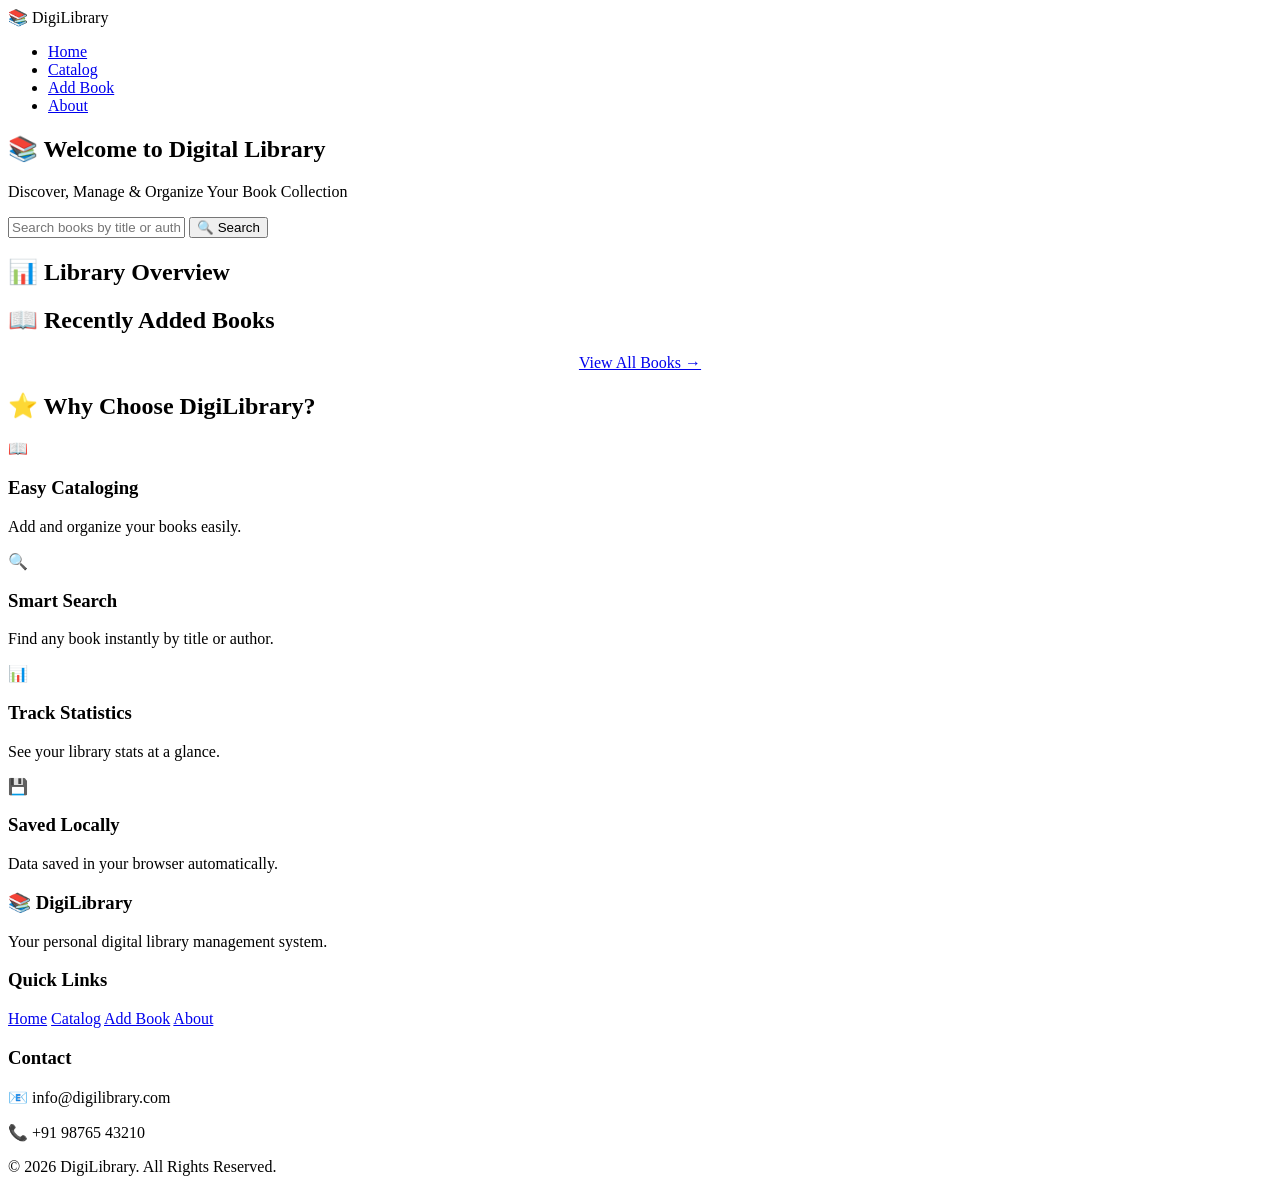
==== index.html @ 42b4c3ef "Add files via upload" ====
<!DOCTYPE html>
<html lang="en">
<head>
  <meta charset="UTF-8">
  <meta name="viewport" content="width=device-width, initial-scale=1.0">
  <title>Digital Library - Home</title>
  <link rel="stylesheet" href="css/style.css">
</head>
<body>

  <!-- Navbar -->
  <nav class="navbar">
    <div class="logo">📚 DigiLibrary</div>
    <ul class="nav-links">
      <li><a href="index.html" class="active">Home</a></li>
      <li><a href="catalog.html">Catalog</a></li>
      <li><a href="add-book.html">Add Book</a></li>
      <li><a href="about.html">About</a></li>
    </ul>
  </nav>

  <!-- Hero Section -->
  <section class="hero">
    <h1>📚 Welcome to Digital Library</h1>
    <p>Discover, Manage & Organize Your Book Collection</p>
    <div class="search-box">
      <form id="hero-search-form">
        <input type="text" id="hero-search" placeholder="Search books by title or author...">
        <button type="submit">🔍 Search</button>
      </form>
    </div>
  </section>

  <!-- Stats Section -->
  <div class="container">
    <h2 class="section-title">📊 Library Overview</h2>
    <div class="stats-grid" id="stats-container"></div>
  </div>

  <!-- Recently Added Books -->
  <div class="container">
    <h2 class="section-title">📖 Recently Added Books</h2>
    <div class="book-grid" id="featured-books"></div>
    <div style="text-align:center; margin-top:20px;">
      <a href="catalog.html" class="btn btn-primary">View All Books →</a>
    </div>
  </div>

  <!-- Features -->
  <div class="container">
    <h2 class="section-title">⭐ Why Choose DigiLibrary?</h2>
    <div class="features-grid">
      <div class="feature-card">
        <div class="icon">📖</div>
        <h3>Easy Cataloging</h3>
        <p>Add and organize your books easily.</p>
      </div>
      <div class="feature-card">
        <div class="icon">🔍</div>
        <h3>Smart Search</h3>
        <p>Find any book instantly by title or author.</p>
      </div>
      <div class="feature-card">
        <div class="icon">📊</div>
        <h3>Track Statistics</h3>
        <p>See your library stats at a glance.</p>
      </div>
      <div class="feature-card">
        <div class="icon">💾</div>
        <h3>Saved Locally</h3>
        <p>Data saved in your browser automatically.</p>
      </div>
    </div>
  </div>

  <!-- Footer -->
  <footer class="footer">
    <div class="footer-content">
      <div>
        <h3>📚 DigiLibrary</h3>
        <p>Your personal digital library management system.</p>
      </div>
      <div>
        <h3>Quick Links</h3>
        <a href="index.html">Home</a>
        <a href="catalog.html">Catalog</a>
        <a href="add-book.html">Add Book</a>
        <a href="about.html">About</a>
      </div>
      <div>
        <h3>Contact</h3>
        <p>📧 info@digilibrary.com</p>
        <p>📞 +91 98765 43210</p>
      </div>
    </div>
    <div class="footer-bottom">
      <p>&copy; 2026 DigiLibrary. All Rights Reserved.</p>
    </div>
  </footer>

  <script src="js/script.js"></script>
</body>
</html>
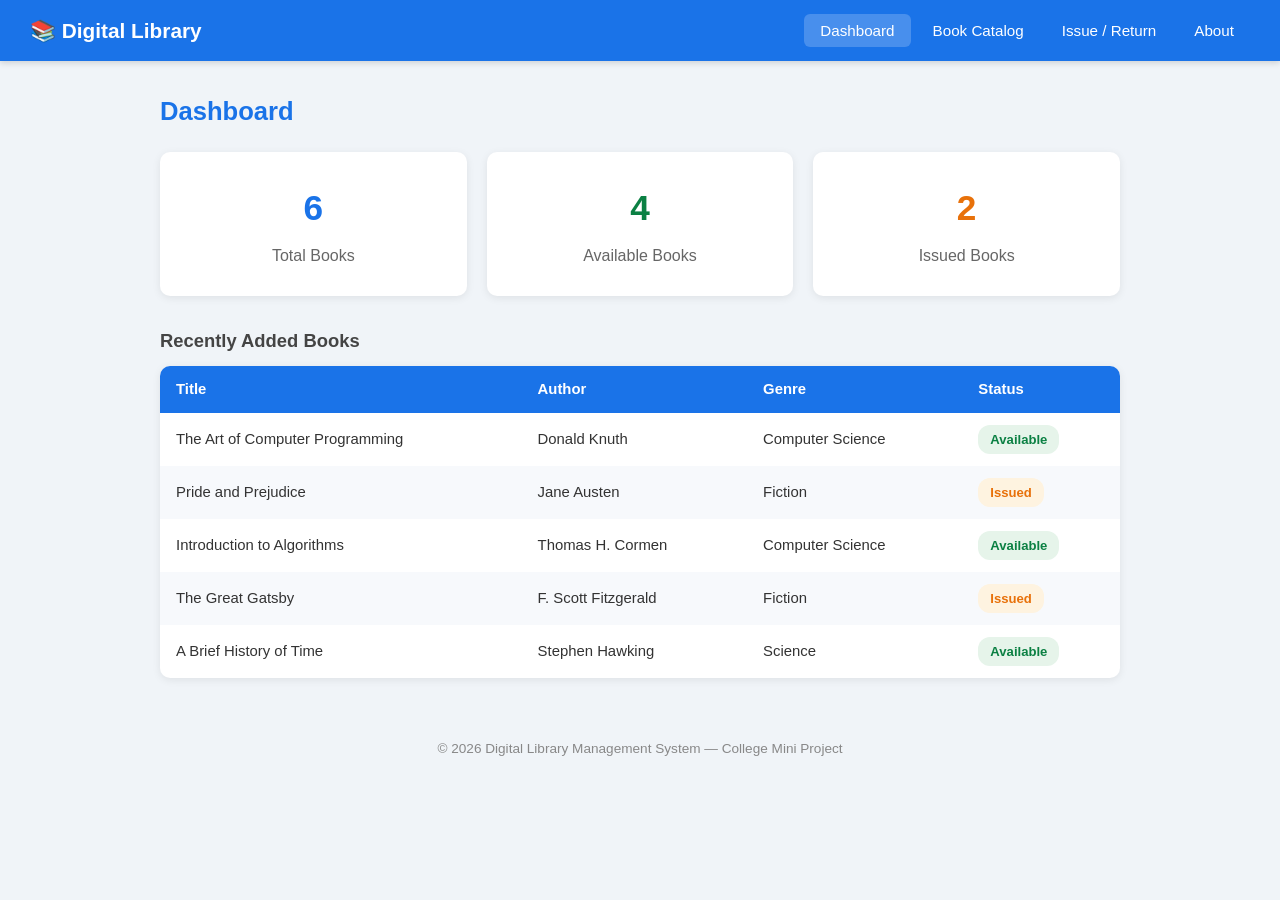
==== commit 3e130363: "library management project" ====
--- a/index.html
+++ b/index.html
@@ -1,103 +1,65 @@
 <!DOCTYPE html>
 <html lang="en">
 <head>
-  <meta charset="UTF-8">
-  <meta name="viewport" content="width=device-width, initial-scale=1.0">
-  <title>Digital Library - Home</title>
-  <link rel="stylesheet" href="css/style.css">
+  <meta charset="UTF-8" />
+  <meta name="viewport" content="width=device-width, initial-scale=1.0" />
+  <title>Dashboard — Digital Library</title>
+  <link rel="stylesheet" href="style.css" />
 </head>
-<body>
+<!-- data-page tells script.js which page logic to run -->
+<body data-page="dashboard">
 
-  <!-- Navbar -->
+  <!-- Navigation Bar -->
   <nav class="navbar">
-    <div class="logo">📚 DigiLibrary</div>
+    <span class="logo">📚 Digital Library</span>
     <ul class="nav-links">
-      <li><a href="index.html" class="active">Home</a></li>
-      <li><a href="catalog.html">Catalog</a></li>
-      <li><a href="add-book.html">Add Book</a></li>
+      <li><a href="index.html" class="active">Dashboard</a></li>
+      <li><a href="books.html">Book Catalog</a></li>
+      <li><a href="issue-return.html">Issue / Return</a></li>
       <li><a href="about.html">About</a></li>
     </ul>
   </nav>
 
-  <!-- Hero Section -->
-  <section class="hero">
-    <h1>📚 Welcome to Digital Library</h1>
-    <p>Discover, Manage & Organize Your Book Collection</p>
-    <div class="search-box">
-      <form id="hero-search-form">
-        <input type="text" id="hero-search" placeholder="Search books by title or author...">
-        <button type="submit">🔍 Search</button>
-      </form>
+  <div class="container">
+    <h1 class="page-title">Dashboard</h1>
+
+    <!-- Stat Cards -->
+    <div class="dashboard-cards">
+      <div class="card total">
+        <h2 id="totalBooks">0</h2>
+        <p>Total Books</p>
+      </div>
+      <div class="card available">
+        <h2 id="availableBooks">0</h2>
+        <p>Available Books</p>
+      </div>
+      <div class="card issued">
+        <h2 id="issuedBooks">0</h2>
+        <p>Issued Books</p>
+      </div>
     </div>
-  </section>
 
-  <!-- Stats Section -->
-  <div class="container">
-    <h2 class="section-title">📊 Library Overview</h2>
-    <div class="stats-grid" id="stats-container"></div>
+    <!-- Recent Books Table -->
+    <h2 class="mb-10" style="font-size:1.15rem; color:#444;">Recently Added Books</h2>
+    <table>
+      <thead>
+        <tr>
+          <th>Title</th>
+          <th>Author</th>
+          <th>Genre</th>
+          <th>Status</th>
+        </tr>
+      </thead>
+      <tbody id="recentBooksBody">
+        <!-- Filled by script.js -->
+      </tbody>
+    </table>
   </div>
 
-  <!-- Recently Added Books -->
-  <div class="container">
-    <h2 class="section-title">📖 Recently Added Books</h2>
-    <div class="book-grid" id="featured-books"></div>
-    <div style="text-align:center; margin-top:20px;">
-      <a href="catalog.html" class="btn btn-primary">View All Books →</a>
-    </div>
-  </div>
-
-  <!-- Features -->
-  <div class="container">
-    <h2 class="section-title">⭐ Why Choose DigiLibrary?</h2>
-    <div class="features-grid">
-      <div class="feature-card">
-        <div class="icon">📖</div>
-        <h3>Easy Cataloging</h3>
-        <p>Add and organize your books easily.</p>
-      </div>
-      <div class="feature-card">
-        <div class="icon">🔍</div>
-        <h3>Smart Search</h3>
-        <p>Find any book instantly by title or author.</p>
-      </div>
-      <div class="feature-card">
-        <div class="icon">📊</div>
-        <h3>Track Statistics</h3>
-        <p>See your library stats at a glance.</p>
-      </div>
-      <div class="feature-card">
-        <div class="icon">💾</div>
-        <h3>Saved Locally</h3>
-        <p>Data saved in your browser automatically.</p>
-      </div>
-    </div>
-  </div>
-
-  <!-- Footer -->
   <footer class="footer">
-    <div class="footer-content">
-      <div>
-        <h3>📚 DigiLibrary</h3>
-        <p>Your personal digital library management system.</p>
-      </div>
-      <div>
-        <h3>Quick Links</h3>
-        <a href="index.html">Home</a>
-        <a href="catalog.html">Catalog</a>
-        <a href="add-book.html">Add Book</a>
-        <a href="about.html">About</a>
-      </div>
-      <div>
-        <h3>Contact</h3>
-        <p>📧 info@digilibrary.com</p>
-        <p>📞 +91 98765 43210</p>
-      </div>
-    </div>
-    <div class="footer-bottom">
-      <p>&copy; 2026 DigiLibrary. All Rights Reserved.</p>
-    </div>
+    &copy; 2026 Digital Library Management System — College Mini Project
   </footer>
 
-  <script src="js/script.js"></script>
+  <script src="script.js"></script>
 </body>
 </html>
--- a/style.css
+++ b/style.css
@@ -0,0 +1,309 @@
+/* ===== Digital Library Management System — Stylesheet ===== */
+
+/* ---------- Reset & Base ---------- */
+* {
+  margin: 0;
+  padding: 0;
+  box-sizing: border-box;
+}
+
+body {
+  font-family: 'Segoe UI', Tahoma, Geneva, Verdana, sans-serif;
+  background-color: #f0f4f8;
+  color: #333;
+  line-height: 1.6;
+}
+
+a {
+  text-decoration: none;
+  color: inherit;
+}
+
+/* ---------- Navigation Bar ---------- */
+.navbar {
+  background-color: #1a73e8;
+  padding: 14px 30px;
+  display: flex;
+  align-items: center;
+  justify-content: space-between;
+  flex-wrap: wrap;
+  box-shadow: 0 2px 6px rgba(0, 0, 0, 0.15);
+}
+
+.navbar .logo {
+  font-size: 1.3rem;
+  font-weight: 700;
+  color: #fff;
+}
+
+.navbar .nav-links {
+  list-style: none;
+  display: flex;
+  gap: 6px;
+}
+
+.navbar .nav-links li a {
+  color: #fff;
+  padding: 8px 16px;
+  border-radius: 6px;
+  font-size: 0.95rem;
+  transition: background 0.2s;
+}
+
+.navbar .nav-links li a:hover,
+.navbar .nav-links li a.active {
+  background-color: rgba(255, 255, 255, 0.2);
+}
+
+/* ---------- Page Container ---------- */
+.container {
+  max-width: 1000px;
+  margin: 30px auto;
+  padding: 0 20px;
+}
+
+/* ---------- Page Heading ---------- */
+.page-title {
+  font-size: 1.6rem;
+  margin-bottom: 20px;
+  color: #1a73e8;
+}
+
+/* ---------- Dashboard Cards ---------- */
+.dashboard-cards {
+  display: grid;
+  grid-template-columns: repeat(auto-fit, minmax(220px, 1fr));
+  gap: 20px;
+  margin-bottom: 30px;
+}
+
+.card {
+  background: #fff;
+  border-radius: 10px;
+  padding: 28px 24px;
+  text-align: center;
+  box-shadow: 0 2px 8px rgba(0, 0, 0, 0.08);
+}
+
+.card h2 {
+  font-size: 2.2rem;
+  margin-bottom: 6px;
+}
+
+.card p {
+  font-size: 1rem;
+  color: #666;
+}
+
+.card.total   h2 { color: #1a73e8; }
+.card.available h2 { color: #0b8043; }
+.card.issued  h2 { color: #e8710a; }
+
+/* ---------- Tables ---------- */
+table {
+  width: 100%;
+  border-collapse: collapse;
+  background: #fff;
+  border-radius: 10px;
+  overflow: hidden;
+  box-shadow: 0 2px 8px rgba(0, 0, 0, 0.08);
+  margin-bottom: 20px;
+}
+
+thead {
+  background-color: #1a73e8;
+  color: #fff;
+}
+
+th, td {
+  padding: 12px 16px;
+  text-align: left;
+  font-size: 0.93rem;
+}
+
+tbody tr:nth-child(even) {
+  background-color: #f7f9fc;
+}
+
+tbody tr:hover {
+  background-color: #e8f0fe;
+}
+
+/* ---------- Buttons ---------- */
+.btn {
+  display: inline-block;
+  padding: 8px 18px;
+  border: none;
+  border-radius: 6px;
+  cursor: pointer;
+  font-size: 0.9rem;
+  font-weight: 600;
+  transition: opacity 0.2s;
+}
+
+.btn:hover {
+  opacity: 0.85;
+}
+
+.btn-primary {
+  background-color: #1a73e8;
+  color: #fff;
+}
+
+.btn-success {
+  background-color: #0b8043;
+  color: #fff;
+}
+
+.btn-warning {
+  background-color: #e8710a;
+  color: #fff;
+}
+
+.btn-danger {
+  background-color: #d93025;
+  color: #fff;
+}
+
+.btn-small {
+  padding: 5px 12px;
+  font-size: 0.82rem;
+}
+
+/* ---------- Forms ---------- */
+.form-group {
+  margin-bottom: 14px;
+}
+
+.form-group label {
+  display: block;
+  margin-bottom: 4px;
+  font-weight: 600;
+  font-size: 0.92rem;
+}
+
+.form-group input,
+.form-group select {
+  width: 100%;
+  padding: 9px 12px;
+  border: 1px solid #ccc;
+  border-radius: 6px;
+  font-size: 0.93rem;
+}
+
+.form-group input:focus,
+.form-group select:focus {
+  outline: none;
+  border-color: #1a73e8;
+  box-shadow: 0 0 0 2px rgba(26, 115, 232, 0.2);
+}
+
+/* ---------- Modal / Form Panel ---------- */
+.form-panel {
+  background: #fff;
+  border-radius: 10px;
+  padding: 24px;
+  box-shadow: 0 2px 8px rgba(0, 0, 0, 0.08);
+  margin-bottom: 24px;
+}
+
+.form-panel h3 {
+  margin-bottom: 16px;
+  color: #1a73e8;
+}
+
+/* ---------- Search Bar ---------- */
+.search-bar {
+  display: flex;
+  gap: 10px;
+  margin-bottom: 20px;
+  flex-wrap: wrap;
+}
+
+.search-bar input {
+  flex: 1;
+  min-width: 200px;
+  padding: 9px 14px;
+  border: 1px solid #ccc;
+  border-radius: 6px;
+  font-size: 0.93rem;
+}
+
+.search-bar input:focus {
+  outline: none;
+  border-color: #1a73e8;
+}
+
+/* ---------- Status Badges ---------- */
+.badge {
+  display: inline-block;
+  padding: 4px 12px;
+  border-radius: 12px;
+  font-size: 0.82rem;
+  font-weight: 600;
+}
+
+.badge-available {
+  background-color: #e6f4ea;
+  color: #0b8043;
+}
+
+.badge-issued {
+  background-color: #fef3e0;
+  color: #e8710a;
+}
+
+/* ---------- About Page ---------- */
+.about-section {
+  background: #fff;
+  border-radius: 10px;
+  padding: 30px;
+  box-shadow: 0 2px 8px rgba(0, 0, 0, 0.08);
+}
+
+.about-section h3 {
+  color: #1a73e8;
+  margin-top: 18px;
+  margin-bottom: 8px;
+}
+
+.about-section ul {
+  padding-left: 22px;
+}
+
+.about-section ul li {
+  margin-bottom: 4px;
+}
+
+/* ---------- Footer ---------- */
+.footer {
+  text-align: center;
+  padding: 20px;
+  color: #888;
+  font-size: 0.85rem;
+  margin-top: 40px;
+}
+
+/* ---------- Utility ---------- */
+.text-center { text-align: center; }
+.mt-10 { margin-top: 10px; }
+.mb-10 { margin-bottom: 10px; }
+.hidden { display: none; }
+
+/* ---------- Responsive ---------- */
+@media (max-width: 600px) {
+  .navbar {
+    flex-direction: column;
+    gap: 10px;
+  }
+
+  .navbar .nav-links {
+    flex-wrap: wrap;
+    justify-content: center;
+  }
+
+  th, td {
+    padding: 8px 10px;
+    font-size: 0.82rem;
+  }
+}
